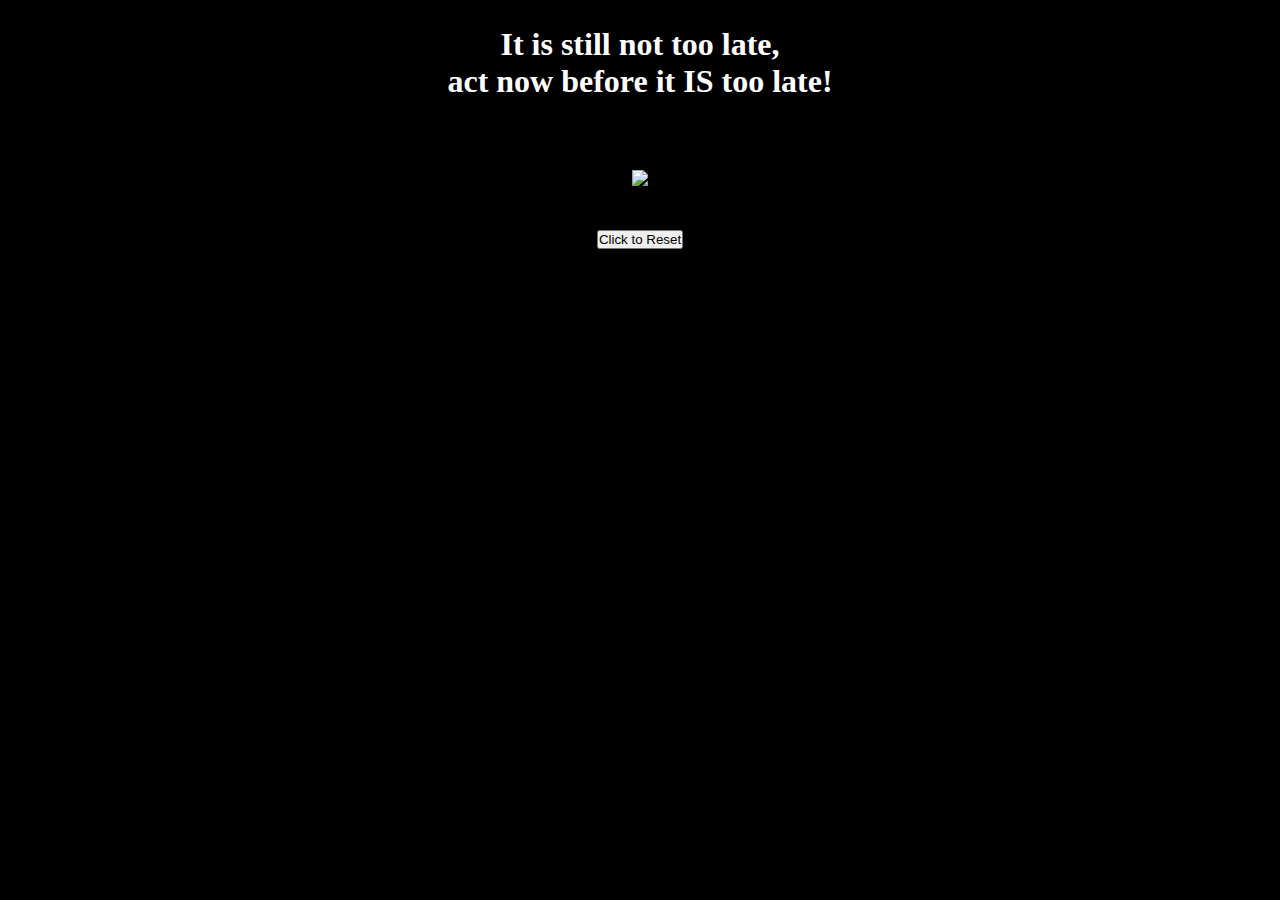
==== earth.html @ 535ad95a "Initial commit" ====
<!DOCTYPE html>
<html lang="en">
<head>
    <meta charset="UTF-8">
    <meta name="viewport" content="width=device-width, initial-scale=1.0">
    <title>Project 2</title>
    <link rel="stylesheet" href="css/style.css">
    
    <!-- importing the jquery library -->
    <script src="jquery-3.7.1.js"></script>

</head>
<body>

    <!-- a parent div to act as the container for all elements -->
    <div id="home-screen">

        <h1 id="header">It is still not too late,<br>
        act now before it IS too late!</h1>

        <img id="earth2" src="https://cdn.pixabay.com/photo/2012/04/05/00/54/mars-25461_1280.png" width="450px">

        
        <button id="reset" onclick="window.location.href = 'index.html';">Click to Reset</button>

        
    </div>

    <!-- linking to our jquery code -->
    <script src="js/intro.js"></script>
    
</body>
</html>
---- css/style.css ----
*{
    margin: 0;
    padding: 0;
}
#home-screen{

    width: 100vw;
    height: 100vh;
    background-color: black;
    text-align: center;
}

#header{
    padding-top: 2%;
    color: white;
}

#change-bg-color{
    color: brown;
    margin-top: 3%;
}

#earth1{
    margin-top: 70px;
}

#earth2{
    margin-top: 70px;
}

button{
    display: block;
    margin-left: auto;
    margin-right: auto;
    margin-top: 40px;
}
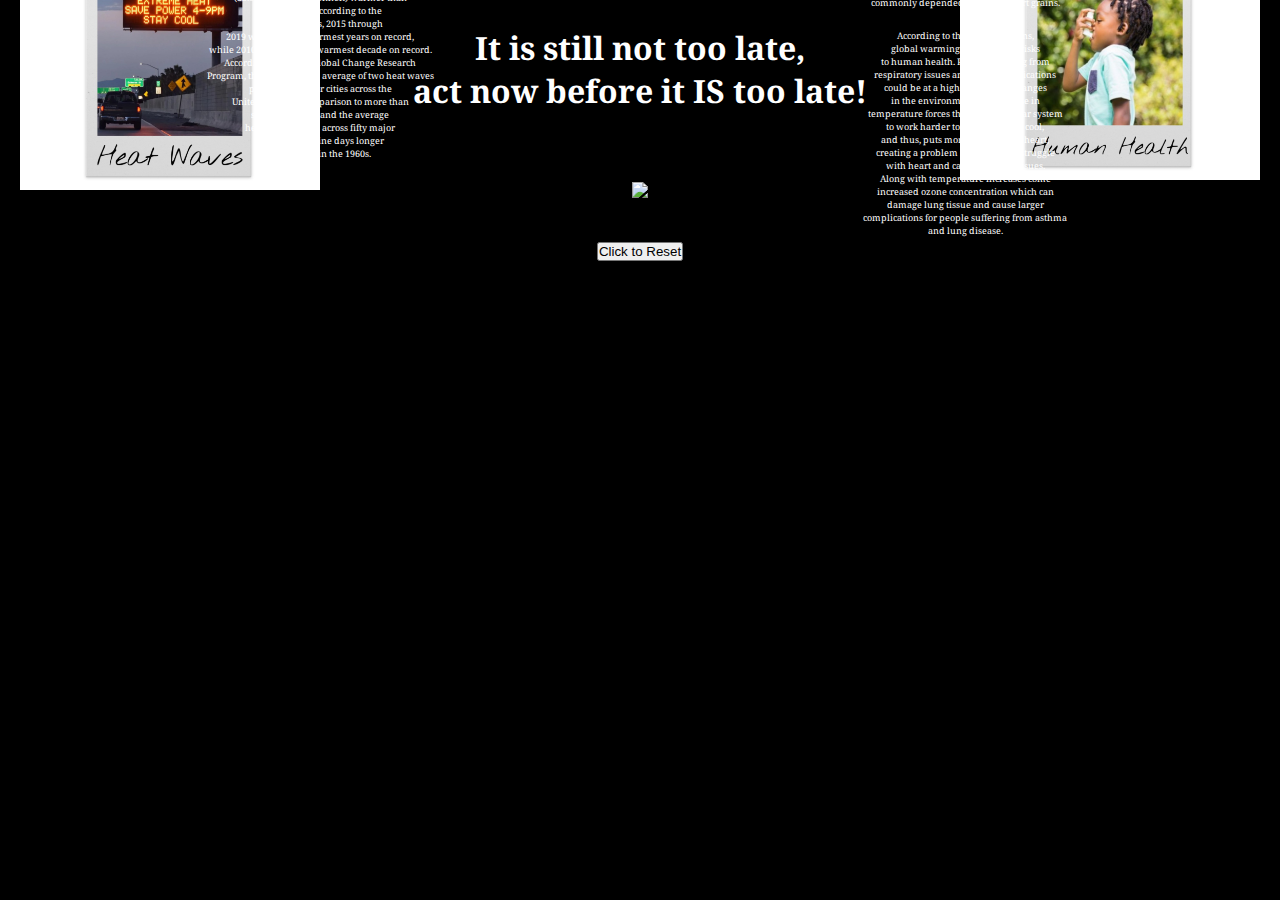
==== commit 7a907101: "Update: Monday" ====
--- a/earth.html
+++ b/earth.html
@@ -4,7 +4,12 @@
     <meta charset="UTF-8">
     <meta name="viewport" content="width=device-width, initial-scale=1.0">
     <title>Project 2</title>
-    <link rel="stylesheet" href="css/style.css">
+        
+    <link rel="preconnect" href="https://fonts.googleapis.com">
+    <link rel="preconnect" href="https://fonts.gstatic.com" crossorigin>
+    <link href="https://fonts.googleapis.com/css2?family=Noto+Serif:ital,wght@0,100..900;1,100..900&display=swap" rel="stylesheet">
+    
+        <link rel="stylesheet" href="css/style.css">
     
     <!-- importing the jquery library -->
     <script src="jquery-3.7.1.js"></script>
@@ -23,6 +28,59 @@
         
         <button id="reset" onclick="window.location.href = 'index.html';">Click to Reset</button>
 
+        <div class="container">
+       
+        <img src="media/images/F82D4D91-EEC6-4FA9-92B8-3E1F22298DCE.png"  id="nd" alt="pics" class="fade-in">
+
+        <img src="media/images/AD3231CD-42AC-4775-B2CD-526DCB2E2031.png" id="hw" alt="pics" class="fade-in">
+       
+        <img src="media/images/0D7A3A36-7F3C-4980-AD84-89577592263E.png"  id="ag" alt="pics" class="fade-in">
+        
+        <img src="media/images/0C3F35D1-790A-4B34-8FF3-91C9EACB60CB.png" id="hh" alt="pics" class="fade-in">
+
+
+        <p class="fin-nd" id="nd-txt">Global warming is causing more drastic<br> 
+            weather changes and patterns.<br>  Earth’s rising temperatures are linked to<br> 
+            heavier rainfall, more frequent droughts,<br> more powerful storms, and longer,<br> 
+            hotter, and more frequent heat waves.  
+        </p>
+
+        <p class="fin-hw" id="hw-txt">The earth is now 1.1 degrees Celsius<br> 
+            (33.98 degrees Fahrenheit) warmer than<br> in the 1800s.  According to the<br> 
+            United Nations, 2015 through<br> 2019 were the five warmest years on record,<br> 
+            while 2010-2019 was the warmest decade on record.<br> 
+            According to the U.S. Global Change Research<br> Program, the 1960s had an average of two heat waves<br> 
+            per year in major cities across the<br> United States in comparison to more than<br> 
+            six in the 2020s, and the average<br> heat wave season across fifty major<br>
+             cities is forty-nine days longer<br> than it was in the 1960s.
+        </p>
+
+        <p class="fin-ag" id="ag-txt">According to the United States Environmental<br> 
+            Protection Agency, global warming<br> poses a threat to livestock, fisheries,<br> 
+            and crops.  Crops run the risk of having<br> a reduced yield, and although the<br>
+            increases in carbon dioxide and the warmer<br> climate can help some plants grow,<br> 
+            the higher frequency of floods and droughts<br> heavily impact the yields we get from crops.<br>  
+            Likewise, livestock are also at risk <br>directly from environmental stress, such as<br>
+            extreme heat, as well as being at risk<br> from a reduced quality in their food supply.<br>  
+            Global warming poses a threat to fisheries<br> due to the change in water temperature, which<br>
+            can see the lifecycle timing of certain fish<br> species change entirely and can see the water<br> 
+            accommodate more for invasive species.  Food<br> distribution could also be impacted by changes<br>
+            in the climate, for example, harsh weather<br> conditions can impact waterways, most of which<br> 
+            do not have alternative routes and are<br> commonly depended on to transport grains.
+        </p>
+
+        <p class="fin-hh" id="hh-txt">According to the United Nations,<br>
+        global warming can also pose risks<br> to human health.  People suffering from<br>
+        respiratory issues and heart complications<br> could be at a higher risk from changes<br> 
+        in the environment.  An increase in<br> temperature forces the cardiovascular system<br> 
+        to work harder to keep the body cool,<br> and thus, puts more stress on the heart,<br> 
+        creating a problem for those who struggle<br> with heart and cardiovascular issues.<br>  
+        Along with temperature increases come<br> increased ozone concentration which can<br> 
+        damage lung tissue and cause larger<br> complications for people suffering from asthma<br> 
+        and lung disease.
+        </p>
+        
+    </div>
         
     </div>
 
--- a/css/style.css
+++ b/css/style.css
@@ -13,6 +13,7 @@
 #header{
     padding-top: 2%;
     color: white;
+    font-family: "Noto Serif", serif;
 }
 
 #change-bg-color{
@@ -34,3 +35,93 @@
     margin-right: auto;
     margin-top: 40px;
 }
+
+#nd{
+    display: block;
+    margin-right: auto;
+    margin-left: 20px;
+    margin-top: -550px;
+    width: 300px;
+}
+
+#hw{
+    display: block;
+    margin-right: auto;
+    margin-left: 20px;
+    width: 300px;
+    margin-top: 30px;
+}
+
+#ag{
+    display: block;
+    margin-right: 20px;
+    margin-left: auto;
+    margin-top: -490px;
+    width: 300px;
+}
+
+#hh{
+    display: block;
+    margin-right: 20px;
+    margin-left: auto;
+    margin-top: 30px;
+    width: 300px;
+}
+
+.fade-in{
+    opacity: 0;
+    transition: opacity 1s ease-in-out;
+}
+
+.fade-in.loaded{
+    opacity: 1;
+}
+
+#nd-txt{
+    margin-left: auto;
+    margin-right: 700px;
+    margin-top: -400px;
+    font-family: "Noto Serif", serif;
+    color: white;
+    font-size: xx-small;
+}
+
+#hw-txt{
+    margin-left: auto;
+    margin-right: 640px;
+    margin-top: 120px;
+    font-family: "Noto Serif", serif;
+    color: white;
+    font-size: xx-small;
+}
+
+#ag-txt{
+    margin-left: 650px;
+    margin-right: auto;
+    margin-top: -450px;
+    font-family: "Noto Serif", serif;
+    color: white;
+    font-size: xx-small;
+}
+
+#hh-txt{
+    margin-left: 650px;
+    margin-right: auto;
+    margin-top: 20px;
+    font-family: "Noto Serif", serif;
+    color: white;
+    font-size: xx-small;
+}
+
+
+
+.fade-in-text{
+    font-family: "Noto Serif", serif;
+    color: white;
+    font-size: xx-small;
+
+}
+
+.hidden{
+    display: none;
+}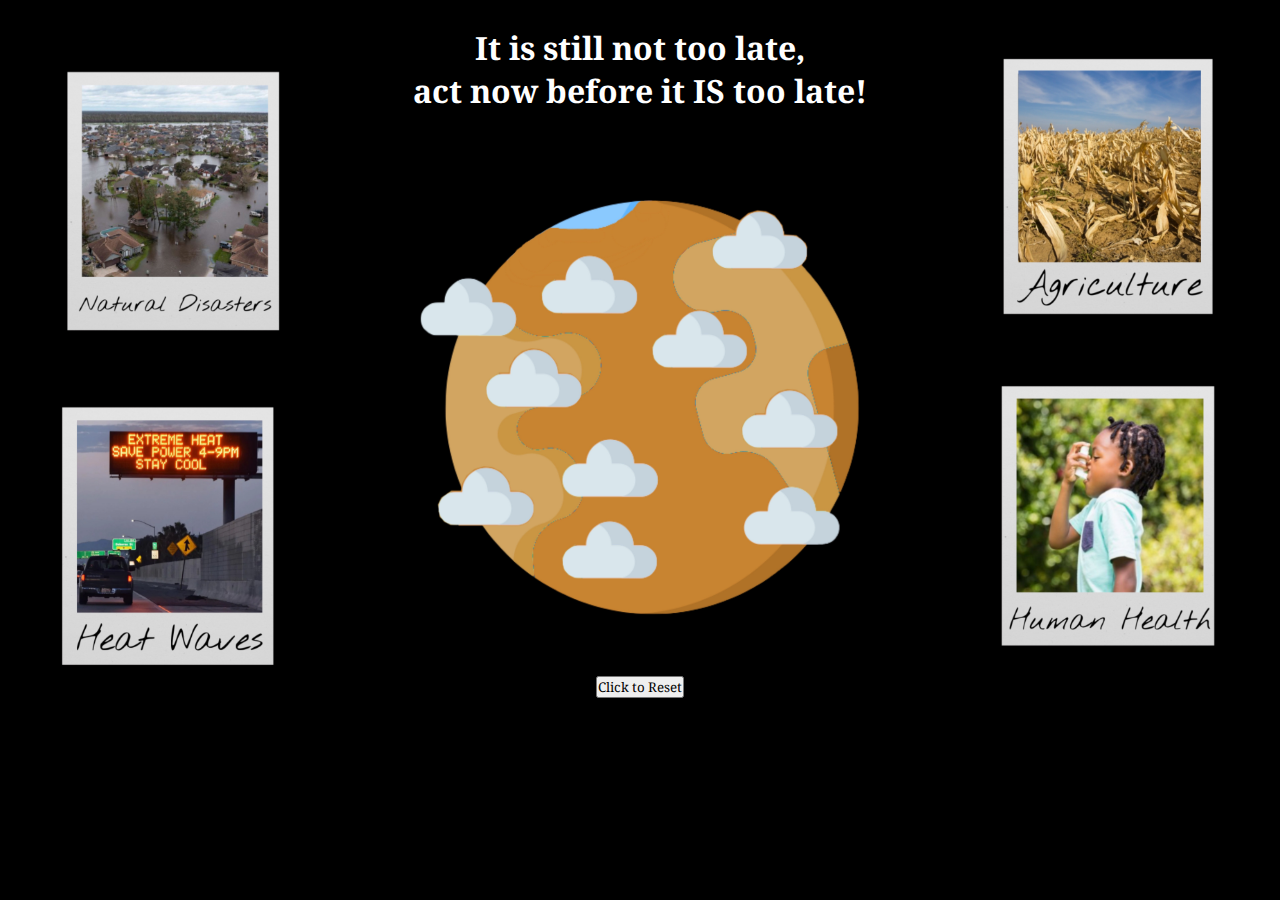
==== commit 6dece7e2: "Tuesday Patch" ====
--- a/earth.html
+++ b/earth.html
@@ -23,20 +23,20 @@
         <h1 id="header">It is still not too late,<br>
         act now before it IS too late!</h1>
 
-        <img id="earth2" src="https://cdn.pixabay.com/photo/2012/04/05/00/54/mars-25461_1280.png" width="450px">
+        <img id="earth2" src="media/images/E366E1BD-36C1-45D5-8865-CC7CC35EB60B.jpg" width="450px">
 
         
         <button id="reset" onclick="window.location.href = 'index.html';">Click to Reset</button>
 
         <div class="container">
        
-        <img src="media/images/F82D4D91-EEC6-4FA9-92B8-3E1F22298DCE.png"  id="nd" alt="pics" class="fade-in">
+        <img src="media/images/naturaldisasters.jpeg"  id="nd" alt="pics" class="fade-in">
 
-        <img src="media/images/AD3231CD-42AC-4775-B2CD-526DCB2E2031.png" id="hw" alt="pics" class="fade-in">
+        <img src="media/images/heatwaves.jpeg" id="hw" alt="pics" class="fade-in">
        
-        <img src="media/images/0D7A3A36-7F3C-4980-AD84-89577592263E.png"  id="ag" alt="pics" class="fade-in">
+        <img src="media/images/agriculture.jpeg"  id="ag" alt="pics" class="fade-in">
         
-        <img src="media/images/0C3F35D1-790A-4B34-8FF3-91C9EACB60CB.png" id="hh" alt="pics" class="fade-in">
+        <img src="media/images/humanhealth.jpg" id="hh" alt="pics" class="fade-in">
 
 
         <p class="fin-nd" id="nd-txt">Global warming is causing more drastic<br> 
--- a/css/style.css
+++ b/css/style.css
@@ -34,14 +34,15 @@
     margin-left: auto;
     margin-right: auto;
     margin-top: 40px;
+    font-family: "Noto Serif", serif;
 }
 
 #nd{
     display: block;
     margin-right: auto;
     margin-left: 20px;
-    margin-top: -550px;
-    width: 300px;
+    margin-top: -650px;
+    width: 310px;
 }
 
 #hw{
@@ -56,7 +57,7 @@
     display: block;
     margin-right: 20px;
     margin-left: auto;
-    margin-top: -490px;
+    margin-top: -650px;
     width: 300px;
 }
 
@@ -70,7 +71,7 @@
 
 .fade-in{
     opacity: 0;
-    transition: opacity 1s ease-in-out;
+    transition: opacity 3s ease-in-out;
 }
 
 .fade-in.loaded{
@@ -79,8 +80,8 @@
 
 #nd-txt{
     margin-left: auto;
-    margin-right: 700px;
-    margin-top: -400px;
+    margin-right: 770px;
+    margin-top: -500px;
     font-family: "Noto Serif", serif;
     color: white;
     font-size: xx-small;
@@ -88,26 +89,26 @@
 
 #hw-txt{
     margin-left: auto;
-    margin-right: 640px;
-    margin-top: 120px;
+    margin-right: 710px;
+    margin-top: -200px;
     font-family: "Noto Serif", serif;
     color: white;
     font-size: xx-small;
 }
 
 #ag-txt{
-    margin-left: 650px;
+    margin-left: 750px;
     margin-right: auto;
-    margin-top: -450px;
+    margin-top: -620px;
     font-family: "Noto Serif", serif;
     color: white;
     font-size: xx-small;
 }
 
 #hh-txt{
-    margin-left: 650px;
+    margin-left: 750px;
     margin-right: auto;
-    margin-top: 20px;
+    margin-top: -270px;
     font-family: "Noto Serif", serif;
     color: white;
     font-size: xx-small;
@@ -122,6 +123,18 @@
 
 }
 
-.hidden{
+.fin-nd{
+    display: none;
+}
+
+.fin-hw{
+    display: none;
+}
+
+.fin-ag{
+    display: none;
+}
+
+.fin-hh{
     display: none;
 }